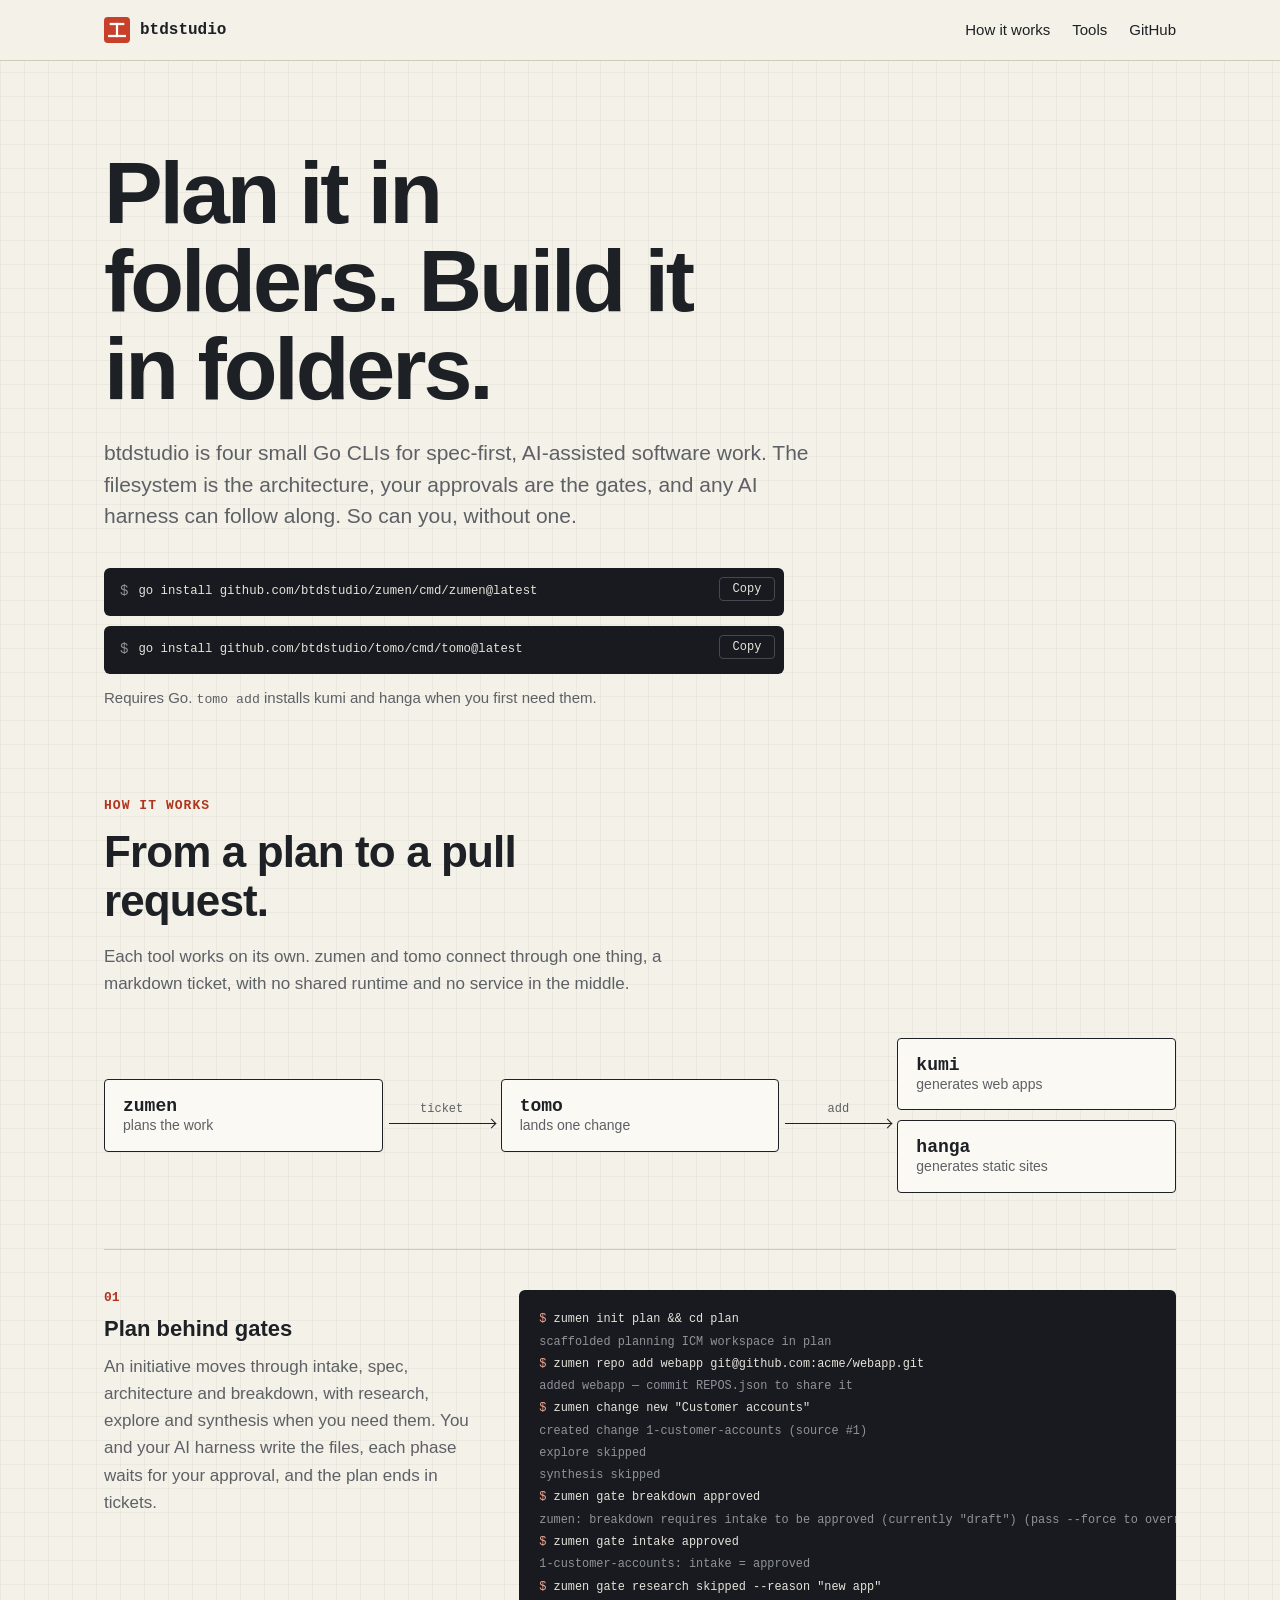
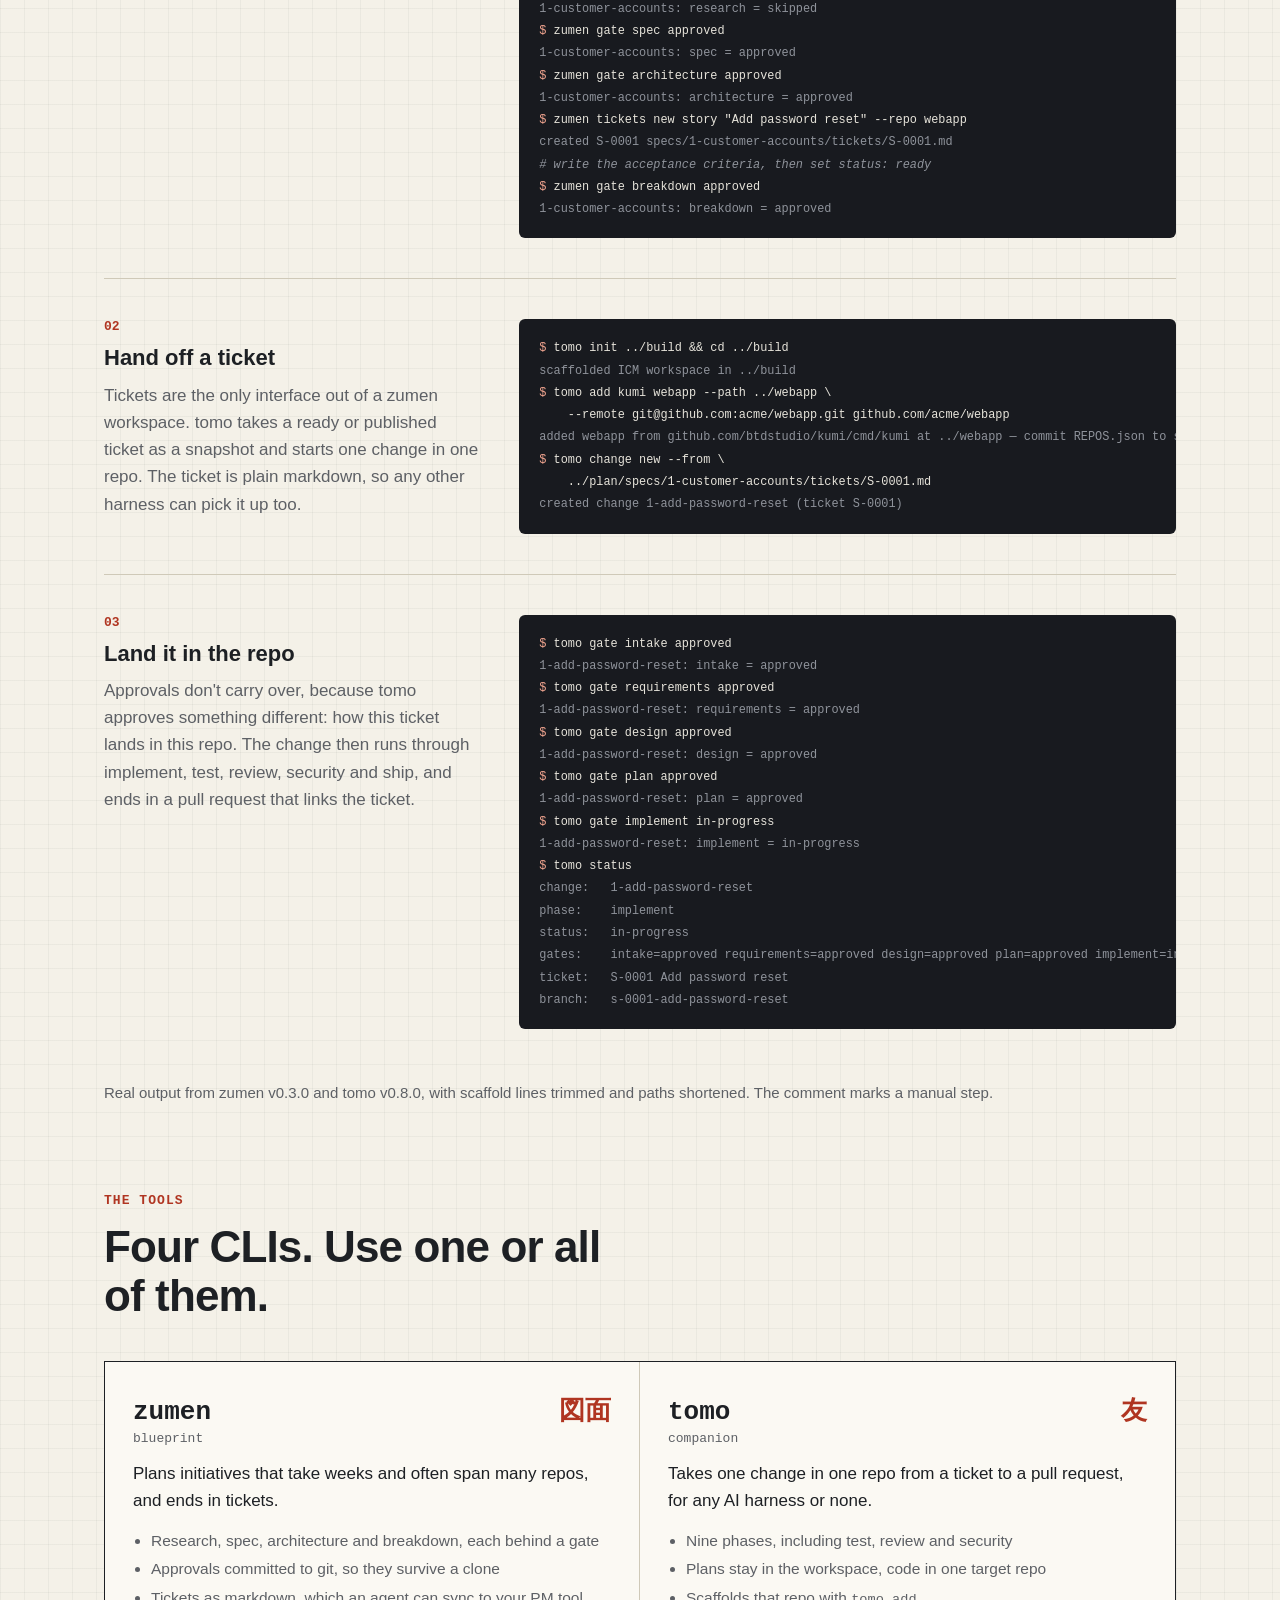
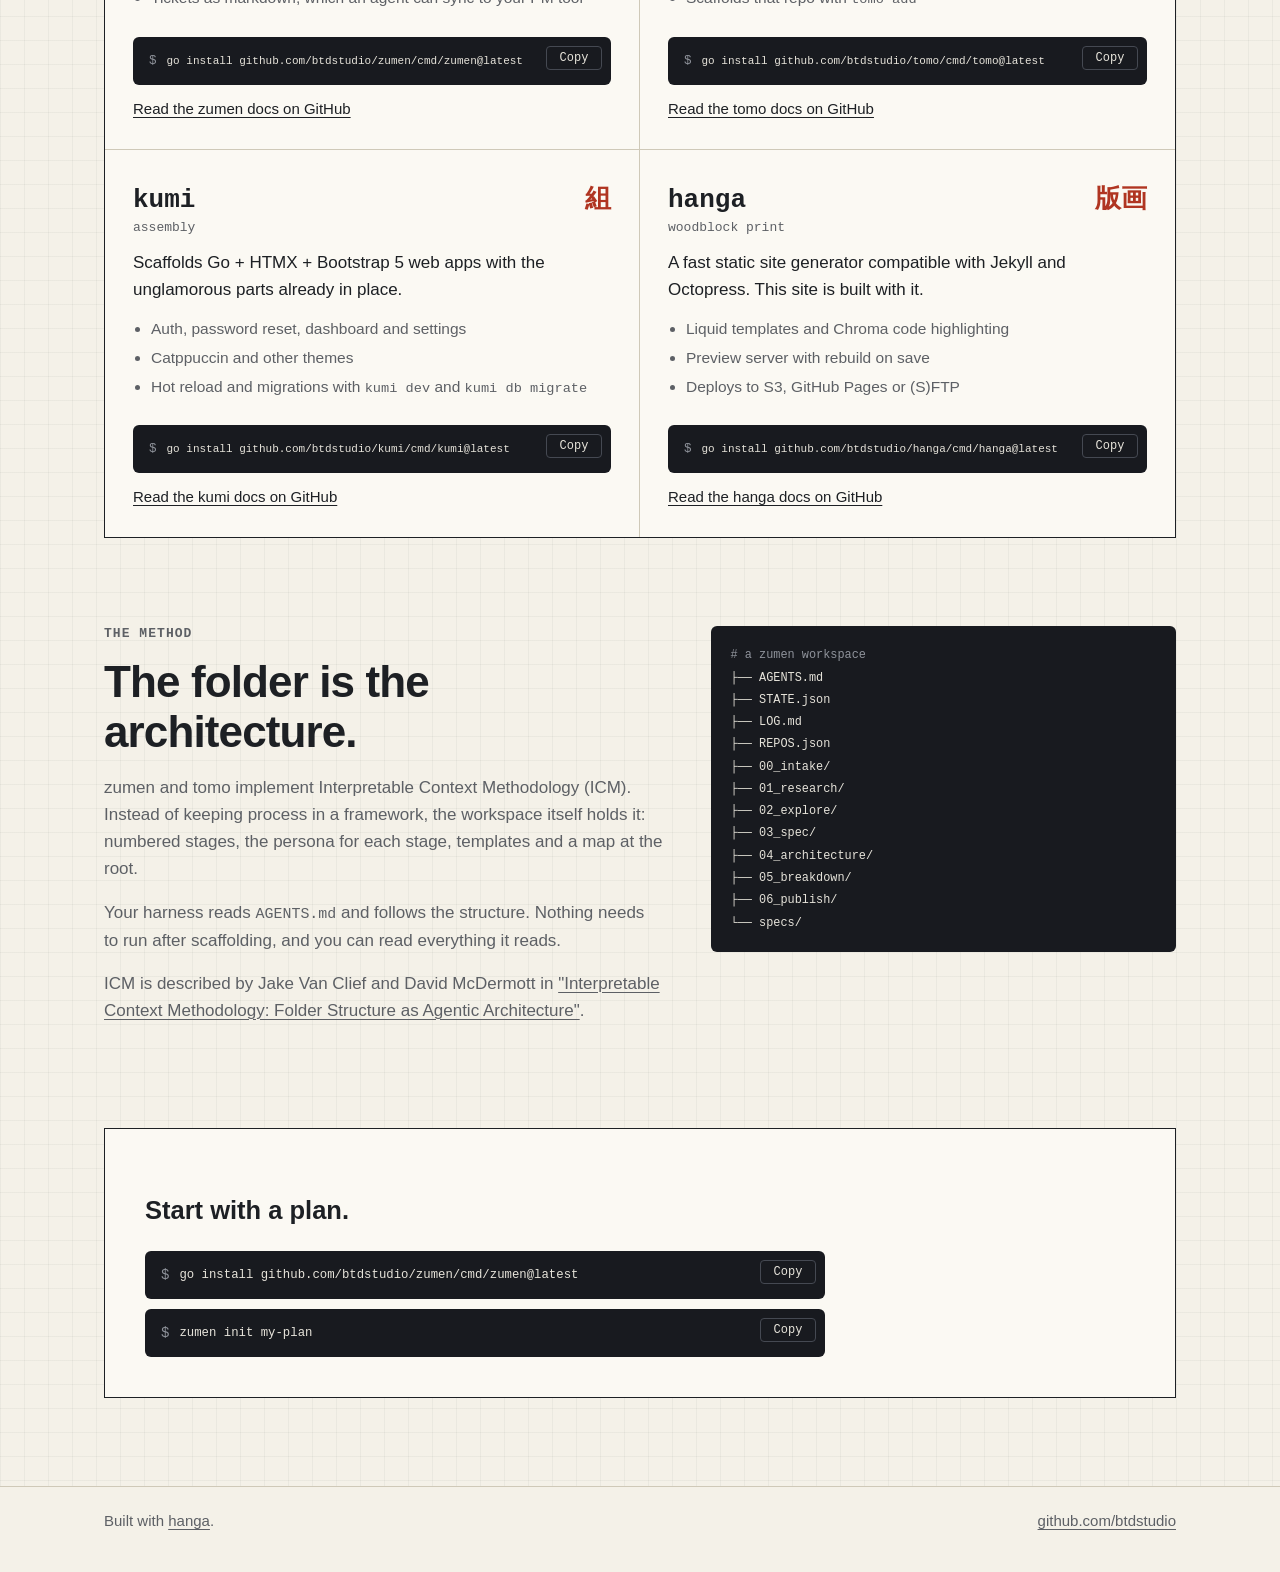
==== index.html @ 3cfb47ba "Site updated: 2026-11-07 10:01:36" ====
<!doctype html>
<html lang="en">
<head>
  <meta charset="utf-8">
  <meta name="viewport" content="width=device-width, initial-scale=1">
  <title>btdstudio: Plan it in folders. Build it in folders.</title>
  <meta name="description" content="Four small Go CLIs for spec-first, AI-assisted software work. Plan in zumen, drive with tomo, and generate apps and sites with kumi and hanga.">
  <link rel="canonical" href="https://btdstudio.dev/">
  <meta property="og:title" content="btdstudio: Plan it in folders. Build it in folders.">
  <meta property="og:description" content="Four small Go CLIs for spec-first, AI-assisted software work. Plan in zumen, drive with tomo, and generate apps and sites with kumi and hanga.">
  <meta property="og:url" content="https://btdstudio.dev/">
  <meta property="og:type" content="website">
  <meta name="theme-color" content="#f4f1e8" media="(prefers-color-scheme: light)">
  <meta name="theme-color" content="#16181c" media="(prefers-color-scheme: dark)">
  <link rel="icon" href="/images/btdstudio-mark.svg" type="image/svg+xml">
  <link rel="apple-touch-icon" href="/apple-touch-icon.png">
  <link rel="stylesheet" href="/stylesheets/site.css">
  <script src="/javascripts/site.js" defer></script>
</head>
<body>
  <a class="skip" href="#main">Skip to content</a>
  <header class="masthead">
    <div class="wrap masthead-row">
      <a class="wordmark" href="/"><img class="seal" src="/images/btdstudio-mark.svg" alt="" width="26" height="26">btdstudio</a>
      <nav aria-label="Primary">
        <a href="#flow">How it works</a>
        <a href="#tools">Tools</a>
        <a href="https://github.com/btdstudio">GitHub</a>
      </nav>
    </div>
  </header>
  <main id="main">
<section class="hero">
  <div class="wrap">
    <h1>Plan it in folders. Build it in folders.</h1>
    <p class="lede">btdstudio is four small Go CLIs for spec-first, AI-assisted software work. The filesystem is the architecture, your approvals are the gates, and any AI harness can follow along. So can you, without one.</p>
    <div class="hero-install">
      <div class="cmd" data-copy="go install github.com/btdstudio/zumen/cmd/zumen@latest"><code>go install github.com/btdstudio/<wbr>zumen/cmd/zumen@latest</code></div>
      <div class="cmd" data-copy="go install github.com/btdstudio/tomo/cmd/tomo@latest"><code>go install github.com/btdstudio/<wbr>tomo/cmd/tomo@latest</code></div>
    </div>
    <p class="note">Requires Go. <code>tomo add</code> installs kumi and hanga when you first need them.</p>
  </div>
</section>

<section class="section" id="flow">
  <div class="wrap">
    <p class="label">How it works</p>
    <h2>From a plan to a pull request.</h2>
    <p class="lede">Each tool works on its own. zumen and tomo connect through one thing, a markdown ticket, with no shared runtime and no service in the middle.</p>

    <div class="chain" role="img" aria-label="zumen plans the work and produces tickets. tomo takes a ticket and lands it in one repo, which it can scaffold with kumi or hanga.">
      <a class="node" href="#zumen"><strong>zumen</strong><span>plans the work</span></a>
      <div class="edge">ticket</div>
      <a class="node" href="#tomo"><strong>tomo</strong><span>lands one change</span></a>
      <div class="edge">add</div>
      <div class="node-stack">
        <a class="node" href="#kumi"><strong>kumi</strong><span>generates web apps</span></a>
        <a class="node" href="#hanga"><strong>hanga</strong><span>generates static sites</span></a>
      </div>
    </div>

    <div class="steps">
      <article class="step">
        <div>
          <span class="step-no">01</span>
          <h3>Plan behind gates</h3>
          <p>An initiative moves through intake, spec, architecture and breakdown, with research, explore and synthesis when you need them. You and your AI harness write the files, each phase waits for your approval, and the plan ends in tickets.</p>
        </div>
<pre class="term"><code><span class="p">$</span> zumen init plan &amp;&amp; cd plan
<span class="d">scaffolded planning ICM workspace in plan</span>
<span class="p">$</span> zumen repo add webapp git@github.com:acme/webapp.git
<span class="d">added webapp — commit REPOS.json to share it</span>
<span class="p">$</span> zumen change new "Customer accounts"
<span class="d">created change 1-customer-accounts (source #1)
explore skipped
synthesis skipped</span>
<span class="p">$</span> zumen gate breakdown approved
<span class="d">zumen: breakdown requires intake to be approved (currently "draft") (pass --force to override)</span>
<span class="p">$</span> zumen gate intake approved
<span class="d">1-customer-accounts: intake = approved</span>
<span class="p">$</span> zumen gate research skipped --reason "new app"
<span class="d">1-customer-accounts: research = skipped</span>
<span class="p">$</span> zumen gate spec approved
<span class="d">1-customer-accounts: spec = approved</span>
<span class="p">$</span> zumen gate architecture approved
<span class="d">1-customer-accounts: architecture = approved</span>
<span class="p">$</span> zumen tickets new story "Add password reset" --repo webapp
<span class="d">created S-0001 specs/1-customer-accounts/tickets/S-0001.md</span>
<span class="c"># write the acceptance criteria, then set status: ready</span>
<span class="p">$</span> zumen gate breakdown approved
<span class="d">1-customer-accounts: breakdown = approved</span></code></pre>
      </article>

      <article class="step">
        <div>
          <span class="step-no">02</span>
          <h3>Hand off a ticket</h3>
          <p>Tickets are the only interface out of a zumen workspace. tomo takes a ready or published ticket as a snapshot and starts one change in one repo. The ticket is plain markdown, so any other harness can pick it up too.</p>
        </div>
<pre class="term"><code><span class="p">$</span> tomo init ../build &amp;&amp; cd ../build
<span class="d">scaffolded ICM workspace in ../build</span>
<span class="p">$</span> tomo add kumi webapp --path ../webapp \
    --remote git@github.com:acme/webapp.git github.com/acme/webapp
<span class="d">added webapp from github.com/btdstudio/kumi/cmd/kumi at ../webapp — commit REPOS.json to share it</span>
<span class="p">$</span> tomo change new --from \
    ../plan/specs/1-customer-accounts/tickets/S-0001.md
<span class="d">created change 1-add-password-reset (ticket S-0001)</span></code></pre>
      </article>

      <article class="step">
        <div>
          <span class="step-no">03</span>
          <h3>Land it in the repo</h3>
          <p>Approvals don't carry over, because tomo approves something different: how this ticket lands in this repo. The change then runs through implement, test, review, security and ship, and ends in a pull request that links the ticket.</p>
        </div>
<pre class="term"><code><span class="p">$</span> tomo gate intake approved
<span class="d">1-add-password-reset: intake = approved</span>
<span class="p">$</span> tomo gate requirements approved
<span class="d">1-add-password-reset: requirements = approved</span>
<span class="p">$</span> tomo gate design approved
<span class="d">1-add-password-reset: design = approved</span>
<span class="p">$</span> tomo gate plan approved
<span class="d">1-add-password-reset: plan = approved</span>
<span class="p">$</span> tomo gate implement in-progress
<span class="d">1-add-password-reset: implement = in-progress</span>
<span class="p">$</span> tomo status
<span class="d">change:   1-add-password-reset
phase:    implement
status:   in-progress
gates:    intake=approved requirements=approved design=approved plan=approved implement=in-progress test= review= security= ship=
ticket:   S-0001 Add password reset
branch:   s-0001-add-password-reset</span></code></pre>
      </article>
    </div>
    <p class="note">Real output from zumen v0.3.0 and tomo v0.8.0, with scaffold lines trimmed and paths shortened. The comment marks a manual step.</p>
  </div>
</section>

<section class="section" id="tools">
  <div class="wrap">
    <p class="label">The tools</p>
    <h2>Four CLIs. Use one or all of them.</h2>
    <div class="sheets">
      <article class="sheet" id="zumen">
        <div class="sheet-head"><h3>zumen</h3><span class="kanji" lang="ja">図面</span></div>
        <p class="gloss">blueprint</p>
        <p>Plans initiatives that take weeks and often span many repos, and ends in tickets.</p>
        <ul>
          <li>Research, spec, architecture and breakdown, each behind a gate</li>
          <li>Approvals committed to git, so they survive a clone</li>
          <li>Tickets as markdown, which an agent can sync to your PM tool</li>
        </ul>
        <div class="cmd" data-copy="go install github.com/btdstudio/zumen/cmd/zumen@latest"><code>go install github.com/btdstudio/<wbr>zumen/cmd/zumen@latest</code></div>
        <a class="sheet-link" href="https://github.com/btdstudio/zumen">Read the zumen docs on GitHub</a>
      </article>

      <article class="sheet" id="tomo">
        <div class="sheet-head"><h3>tomo</h3><span class="kanji" lang="ja">友</span></div>
        <p class="gloss">companion</p>
        <p>Takes one change in one repo from a ticket to a pull request, for any AI harness or none.</p>
        <ul>
          <li>Nine phases, including test, review and security</li>
          <li>Plans stay in the workspace, code in one target repo</li>
          <li>Scaffolds that repo with <code>tomo add</code></li>
        </ul>
        <div class="cmd" data-copy="go install github.com/btdstudio/tomo/cmd/tomo@latest"><code>go install github.com/btdstudio/<wbr>tomo/cmd/tomo@latest</code></div>
        <a class="sheet-link" href="https://github.com/btdstudio/tomo">Read the tomo docs on GitHub</a>
      </article>

      <article class="sheet" id="kumi">
        <div class="sheet-head"><h3>kumi</h3><span class="kanji" lang="ja">組</span></div>
        <p class="gloss">assembly</p>
        <p>Scaffolds Go + HTMX + Bootstrap 5 web apps with the unglamorous parts already in place.</p>
        <ul>
          <li>Auth, password reset, dashboard and settings</li>
          <li>Catppuccin and other themes</li>
          <li>Hot reload and migrations with <code>kumi dev</code> and <code>kumi db migrate</code></li>
        </ul>
        <div class="cmd" data-copy="go install github.com/btdstudio/kumi/cmd/kumi@latest"><code>go install github.com/btdstudio/<wbr>kumi/cmd/kumi@latest</code></div>
        <a class="sheet-link" href="https://github.com/btdstudio/kumi">Read the kumi docs on GitHub</a>
      </article>

      <article class="sheet" id="hanga">
        <div class="sheet-head"><h3>hanga</h3><span class="kanji" lang="ja">版画</span></div>
        <p class="gloss">woodblock print</p>
        <p>A fast static site generator compatible with Jekyll and Octopress. This site is built with it.</p>
        <ul>
          <li>Liquid templates and Chroma code highlighting</li>
          <li>Preview server with rebuild on save</li>
          <li>Deploys to S3, GitHub Pages or (S)FTP</li>
        </ul>
        <div class="cmd" data-copy="go install github.com/btdstudio/hanga/cmd/hanga@latest"><code>go install github.com/btdstudio/<wbr>hanga/cmd/hanga@latest</code></div>
        <a class="sheet-link" href="https://github.com/btdstudio/hanga">Read the hanga docs on GitHub</a>
      </article>
    </div>
  </div>
</section>

<section class="section" id="method">
  <div class="wrap method">
    <div>
      <p class="label">The method</p>
      <h2>The folder is the architecture.</h2>
      <p>zumen and tomo implement Interpretable Context Methodology (ICM). Instead of keeping process in a framework, the workspace itself holds it: numbered stages, the persona for each stage, templates and a map at the root.</p>
      <p>Your harness reads <code>AGENTS.md</code> and follows the structure. Nothing needs to run after scaffolding, and you can read everything it reads.</p>
      <p>ICM is described by Jake Van Clief and David McDermott in <a href="https://arxiv.org/abs/2603.16021">"Interpretable Context Methodology: Folder Structure as Agentic Architecture"</a>.</p>
    </div>
<pre class="term" aria-label="A zumen workspace"><code><span class="d"># a zumen workspace</span>
├── AGENTS.md
├── STATE.json
├── LOG.md
├── REPOS.json
├── 00_intake/
├── 01_research/
├── 02_explore/
├── 03_spec/
├── 04_architecture/
├── 05_breakdown/
├── 06_publish/
└── specs/</code></pre>
  </div>
</section>

<section class="close">
  <div class="wrap">
    <div class="close-box">
      <h2>Start with a plan.</h2>
      <div class="hero-install">
        <div class="cmd" data-copy="go install github.com/btdstudio/zumen/cmd/zumen@latest"><code>go install github.com/btdstudio/<wbr>zumen/cmd/zumen@latest</code></div>
        <div class="cmd" data-copy="zumen init my-plan"><code>zumen init my-plan</code></div>
      </div>
    </div>
  </div>
</section>

  </main>
  <footer class="colophon">
    <div class="wrap colophon-row">
      <span>Built with <a href="#hanga">hanga</a>.</span>
      <a href="https://github.com/btdstudio">github.com/btdstudio</a>
    </div>
  </footer>
</body>
</html>
---- stylesheets/site.css ----
:root {
  --paper: #f4f1e8;
  --sheet: #fbf9f3;
  --ink: #1d2024;
  --muted: #5d6065;
  --rule: #cfc9b8;
  --grid: rgba(29, 32, 36, .045);
  --seal: #c8402a;
  --seal-text: #b03521;
  --term: #181a1f;
  --term-ink: #e6e3da;
  --term-dim: #8f939b;
  --term-accent: #f0a48f;
  --mono: ui-monospace, "SF Mono", SFMono-Regular, Menlo, Consolas, monospace;
  --sans: -apple-system, BlinkMacSystemFont, "Segoe UI", Helvetica, Arial, "Hiragino Sans", "Noto Sans CJK JP", sans-serif;
}

@media (prefers-color-scheme: dark) {
  :root {
    --paper: #16181c;
    --sheet: #1d2025;
    --ink: #ece9e0;
    --muted: #a3a6ac;
    --rule: #363a41;
    --grid: rgba(236, 233, 224, .035);
    --seal: #d6502f;
    --seal-text: #f0876d;
    --term: #0f1114;
  }
}

*, *::before, *::after { box-sizing: border-box; }

html { scroll-behavior: smooth; scroll-padding-top: 72px; -webkit-text-size-adjust: 100%; }

body {
  margin: 0;
  color: var(--ink);
  background-color: var(--paper);
  background-image:
    linear-gradient(var(--grid) 1px, transparent 1px),
    linear-gradient(90deg, var(--grid) 1px, transparent 1px);
  background-size: 24px 24px;
  font: 17px/1.6 var(--sans);
}

a { color: inherit; text-underline-offset: 3px; text-decoration-thickness: 1px; }
a:hover { color: var(--seal-text); }
:focus-visible { outline: 2px solid var(--seal-text); outline-offset: 2px; }
code { font-family: var(--mono); font-size: .88em; overflow-wrap: anywhere; }

.wrap { width: min(1120px, 100%); margin: 0 auto; padding: 0 24px; }

.skip { position: absolute; left: -999px; }
.skip:focus { left: 16px; top: 12px; z-index: 10; padding: 6px 12px; background: var(--sheet); }

/* Masthead */
.masthead {
  position: sticky; top: 0; z-index: 5;
  background: var(--paper);
  border-bottom: 1px solid var(--rule);
}
.masthead-row { display: flex; align-items: center; justify-content: space-between; gap: 16px; min-height: 60px; }
.wordmark { display: inline-flex; align-items: center; gap: 10px; font: 600 16px var(--mono); text-decoration: none; }
.seal { display: block; width: 26px; height: 26px; }
.masthead nav { display: flex; gap: 22px; font-size: 15px; }
.masthead nav a { text-decoration: none; white-space: nowrap; }
.masthead nav a:hover { text-decoration: underline; }

/* Shared section furniture */
.label {
  margin: 0 0 14px;
  color: var(--seal-text);
  font: 600 13px var(--mono);
  letter-spacing: .08em;
  text-transform: uppercase;
}
.section { padding: 88px 0 0; }
.section h2 {
  max-width: 22ch;
  margin: 0 0 18px;
  font-size: clamp(30px, 4.4vw, 44px);
  line-height: 1.12;
  letter-spacing: -.02em;
}
.lede { max-width: 62ch; margin: 0; color: var(--muted); }

/* Hero */
.hero { padding: 88px 0 0; }
.hero h1 {
  max-width: 13ch;
  margin: 0 0 24px;
  font-size: clamp(44px, 8vw, 88px);
  line-height: 1;
  letter-spacing: -.035em;
}
.hero .lede { font-size: clamp(18px, 2.2vw, 21px); line-height: 1.5; }
.hero-install { max-width: 680px; margin-top: 36px; display: grid; gap: 10px; }
.note { margin: 12px 0 0; color: var(--muted); font-size: 15px; }

/* Command blocks */
.cmd {
  position: relative;
  display: flex; align-items: center;
  min-height: 48px;
  padding: 10px 76px 10px 16px;
  border-radius: 6px;
  background: var(--term);
  color: var(--term-ink);
  font: 14px/1.5 var(--mono);
  overflow-wrap: anywhere;
}
.cmd::before { content: "$"; flex: none; margin-right: 10px; color: var(--term-dim); user-select: none; }
.copy {
  position: absolute; top: 9px; right: 9px;
  min-width: 56px; padding: 4px 8px;
  border: 1px solid #454952; border-radius: 4px;
  background: transparent; color: var(--term-ink);
  font: 12px var(--mono); cursor: pointer;
}
.copy:hover { border-color: var(--term-ink); }

/* Toolchain diagram */
.chain {
  display: grid;
  grid-template-columns: minmax(0, 1fr) 118px minmax(0, 1fr) 118px minmax(0, 1fr);
  align-items: center;
  margin-top: 40px;
}
.node {
  display: block;
  padding: 16px 18px;
  border: 1px solid var(--ink);
  border-radius: 4px;
  background: var(--sheet);
  text-decoration: none;
}
.node strong { display: block; font: 600 18px var(--mono); }
.node span { display: block; color: var(--muted); font-size: 14px; line-height: 1.35; }
.node-stack { display: grid; gap: 10px; }
.edge { position: relative; padding: 0 8px 12px; color: var(--muted); font: 12px var(--mono); text-align: center; }
.edge::after {
  content: ""; position: absolute; left: 6px; right: 6px; bottom: 4px;
  border-top: 1px solid var(--ink);
}
.edge::before {
  content: ""; position: absolute; right: 6px; bottom: 1px;
  width: 7px; height: 7px;
  border-top: 1px solid var(--ink); border-right: 1px solid var(--ink);
  transform: rotate(45deg);
}

/* Walkthrough */
.step {
  display: grid;
  grid-template-columns: minmax(0, 4fr) minmax(0, 7fr);
  gap: 40px;
  padding: 40px 0;
  border-top: 1px solid var(--rule);
}
.steps { margin-top: 56px; }
.step h3 { margin: 0 0 10px; font-size: 22px; line-height: 1.25; }
.step p { margin: 0; color: var(--muted); }
.step-no { display: block; margin-bottom: 10px; color: var(--seal-text); font: 600 13px var(--mono); }
.term {
  color-scheme: dark;
  margin: 0;
  padding: 18px 20px;
  border-radius: 6px;
  background: var(--term);
  color: var(--term-ink);
  font: 13.5px/1.65 var(--mono);
  overflow-x: auto;
  tab-size: 2;
}
.term .p { color: var(--term-accent); }
.term .d, .term .c { color: var(--term-dim); }
.term .c { font-style: italic; }

/* Tools */
.sheets {
  display: grid;
  grid-template-columns: repeat(2, minmax(0, 1fr));
  gap: 0;
  margin-top: 40px;
  border: 1px solid var(--ink);
  background: var(--sheet);
}
.sheet {
  display: flex; flex-direction: column;
  min-width: 0;
  padding: 28px;
  border-right: 1px solid var(--rule);
  border-bottom: 1px solid var(--rule);
  scroll-margin-top: 72px;
}
.sheet:nth-child(2n) { border-right: 0; }
.sheet:nth-last-child(-n + 2) { border-bottom: 0; }
.sheet-head { display: flex; align-items: baseline; justify-content: space-between; gap: 16px; }
.sheet h3 { margin: 0; font: 600 26px var(--mono); }
.kanji { color: var(--seal-text); font-size: 26px; font-weight: 700; white-space: nowrap; }
.gloss { margin: 2px 0 14px; color: var(--muted); font: 13px var(--mono); }
.sheet > p { margin: 0 0 14px; }
.sheet ul { margin: 0 0 22px; padding-left: 18px; color: var(--muted); font-size: 15.5px; }
.sheet li { margin-bottom: 4px; }
.sheet .cmd { margin-top: auto; font-size: 12.5px; }
.sheet-link { margin-top: 12px; font-size: 15px; }

/* Method */
.method { display: grid; grid-template-columns: minmax(0, 6fr) minmax(0, 5fr); gap: 48px; align-items: start; }
.method p { margin: 0 0 16px; color: var(--muted); }

/* Close */
.close { padding: 88px 0; }
.close-box { padding: 40px; border: 1px solid var(--ink); background: var(--sheet); }
.close-box h2 { margin-bottom: 20px; }
.close-box .hero-install { margin-top: 0; }

.colophon { border-top: 1px solid var(--rule); background: var(--paper); font-size: 15px; color: var(--muted); }
.colophon-row { display: flex; flex-wrap: wrap; justify-content: space-between; gap: 8px 24px; padding-top: 22px; padding-bottom: 22px; }

@media (max-width: 860px) {
  .step, .method { grid-template-columns: minmax(0, 1fr); gap: 20px; }
  .chain { grid-template-columns: minmax(0, 1fr); max-width: 420px; }
  .edge { padding: 10px 0 10px 28px; text-align: left; }
  .edge::after { left: 12px; right: auto; top: 4px; bottom: 4px; border-top: 0; border-left: 1px solid var(--ink); }
  .edge::before { left: 9px; right: auto; bottom: 3px; transform: rotate(135deg); }
  .sheets { grid-template-columns: minmax(0, 1fr); }
  .sheet { border-right: 0; }
  .sheet:nth-last-child(2) { border-bottom: 1px solid var(--rule); }
}

@media (max-width: 560px) {
  body { font-size: 16px; }
  .wrap { padding: 0 16px; }
  .hero { padding-top: 56px; }
  .section { padding-top: 64px; }
  .masthead nav { gap: 14px; font-size: 14px; }
  .sheet { padding: 22px 18px; }
  .close { padding: 64px 0; }
  .close-box { padding: 24px 18px; }
  .cmd { padding-right: 16px; padding-top: 44px; }
  .sheet .cmd { font-size: 12px; }
  .term { padding: 14px; font-size: 12.5px; }
}

@media (prefers-reduced-motion: reduce) { html { scroll-behavior: auto; } }

/* Long commands break at <wbr>, never mid-word. */
.cmd code { overflow-wrap: normal; }
@media (max-width: 560px) {
  .cmd { align-items: flex-start; }
}
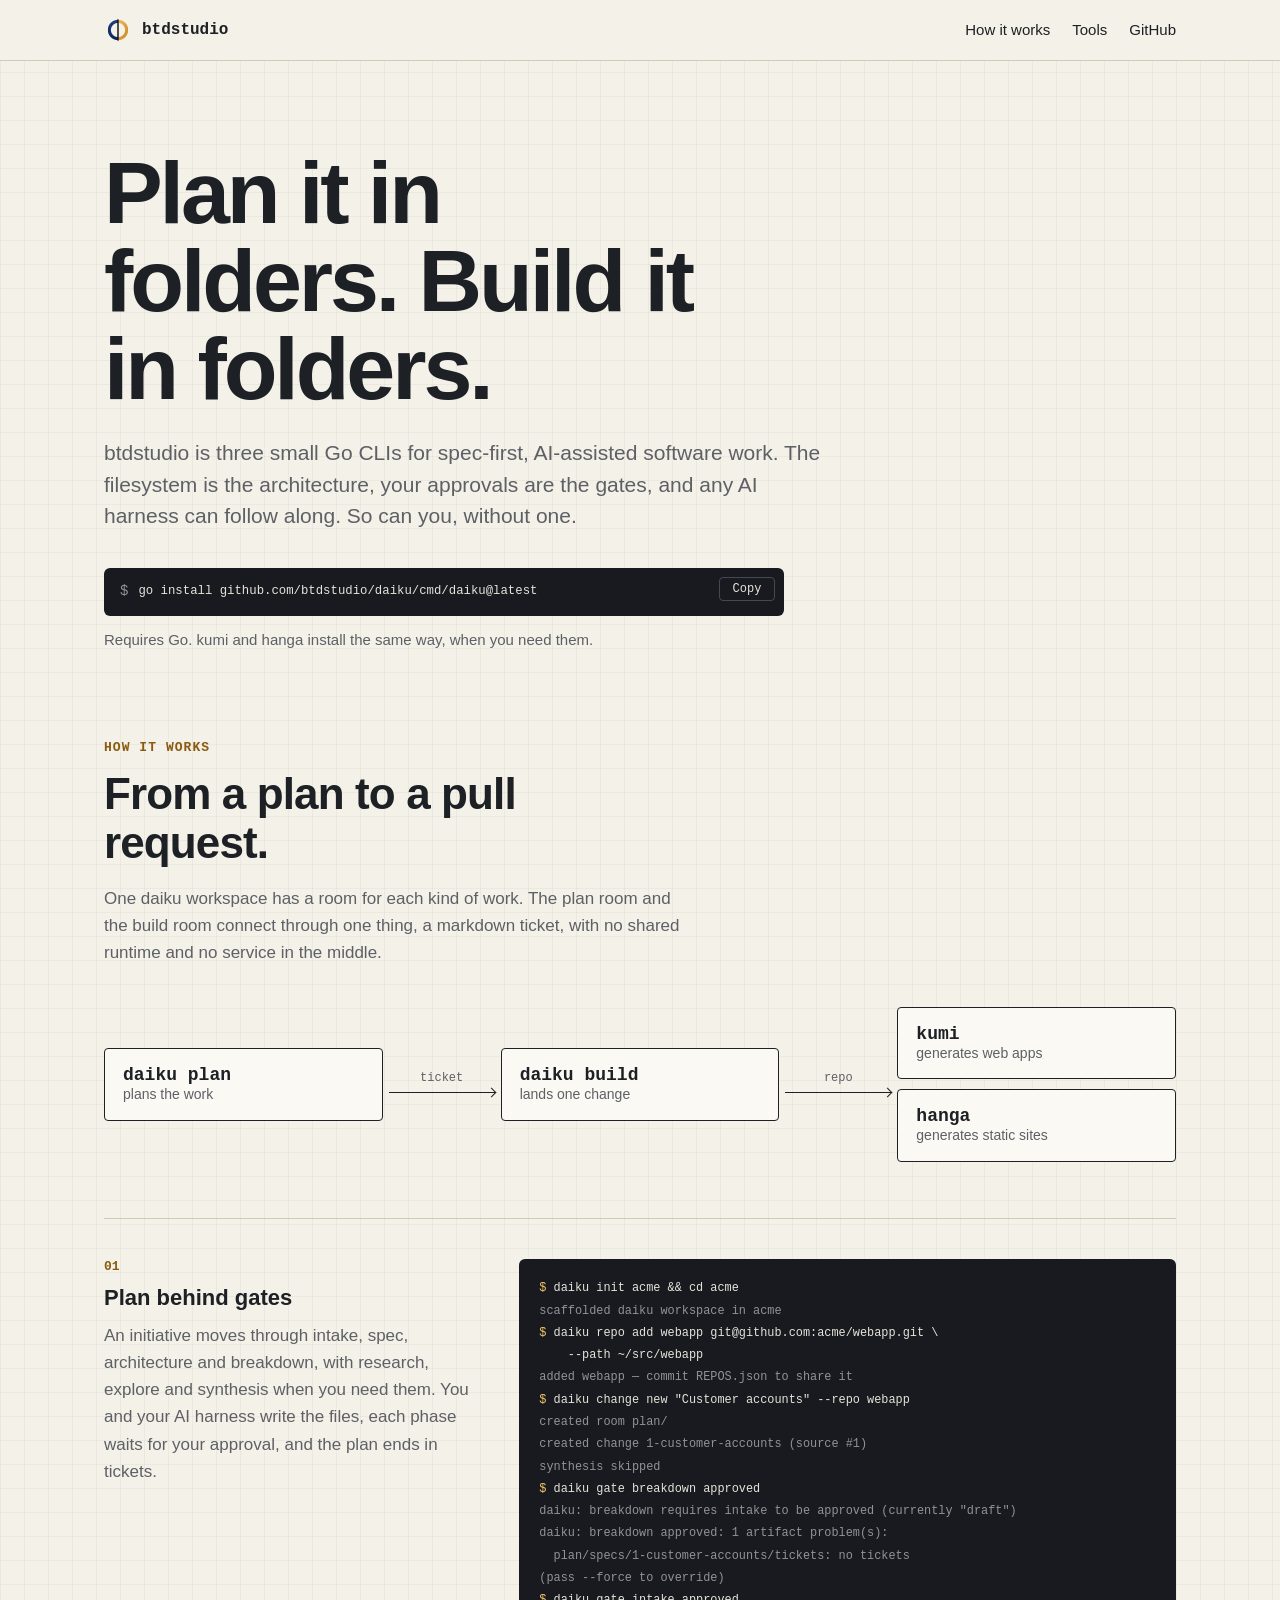
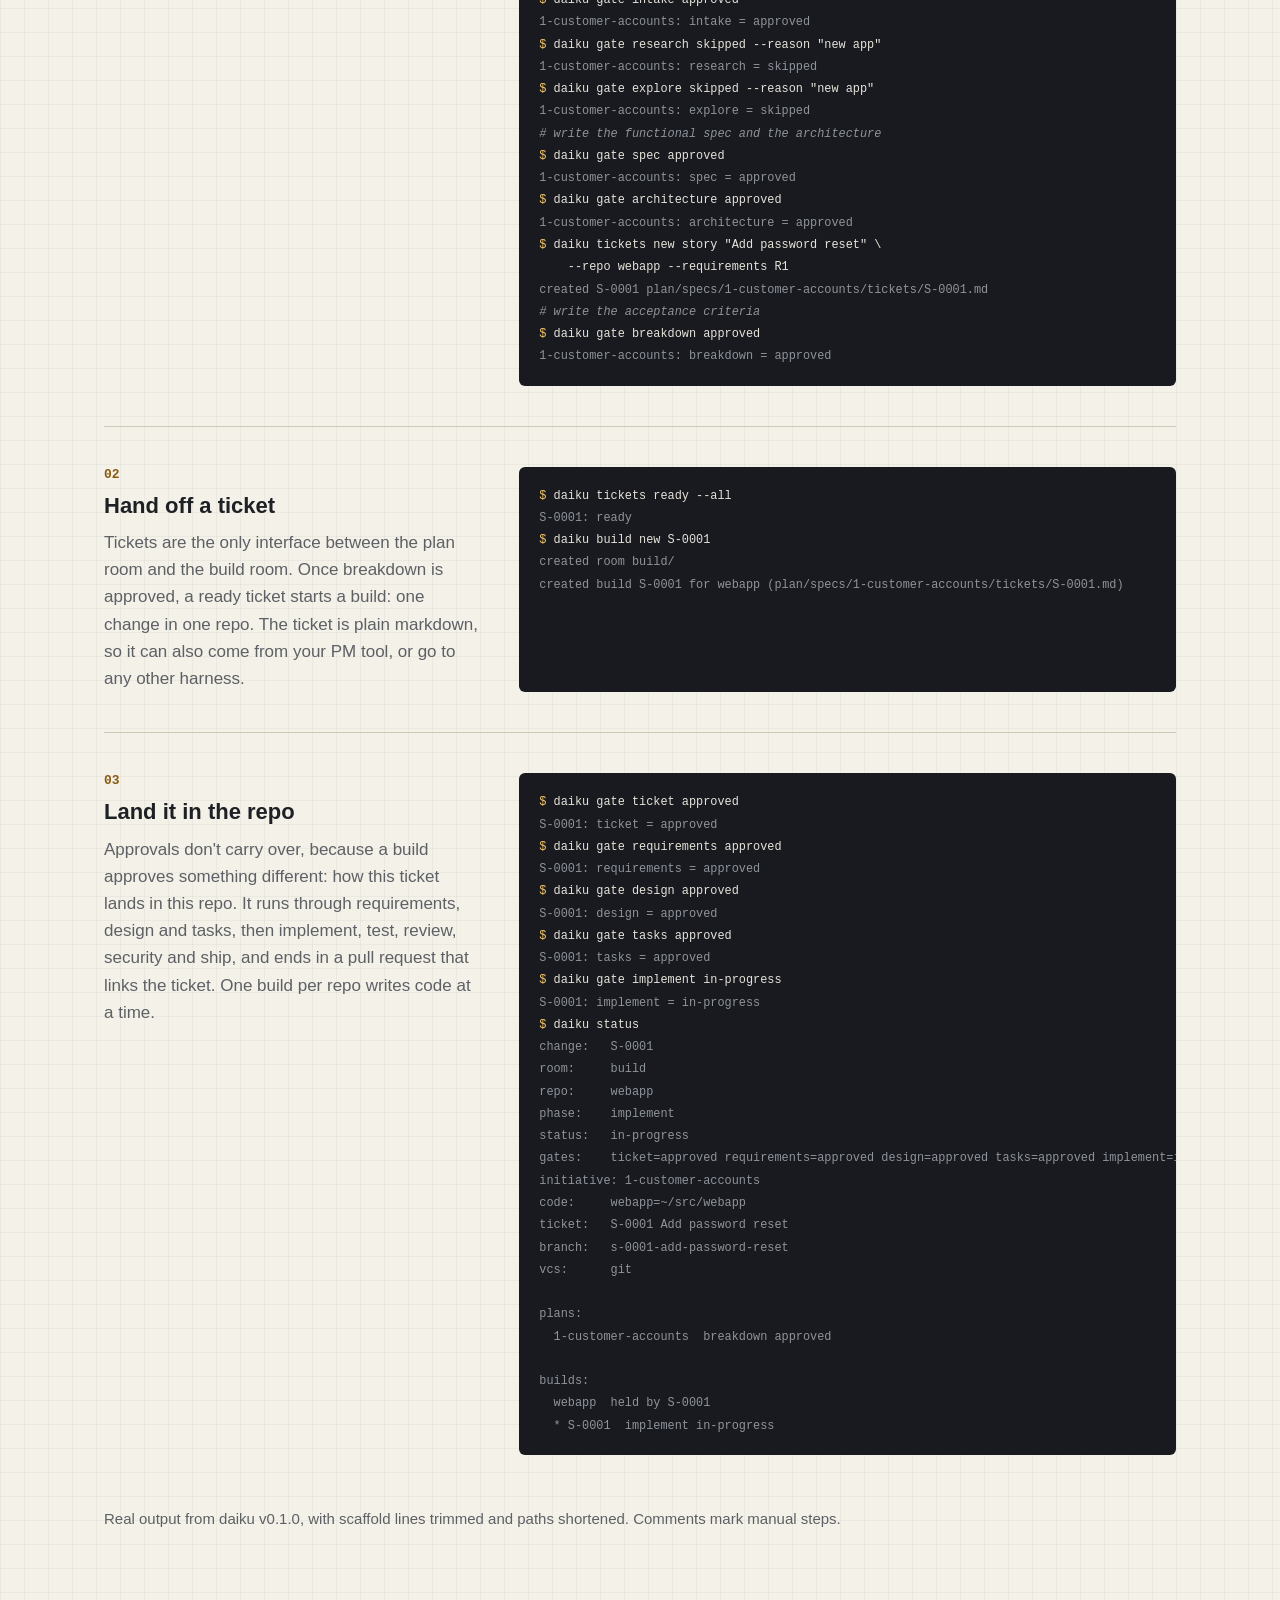
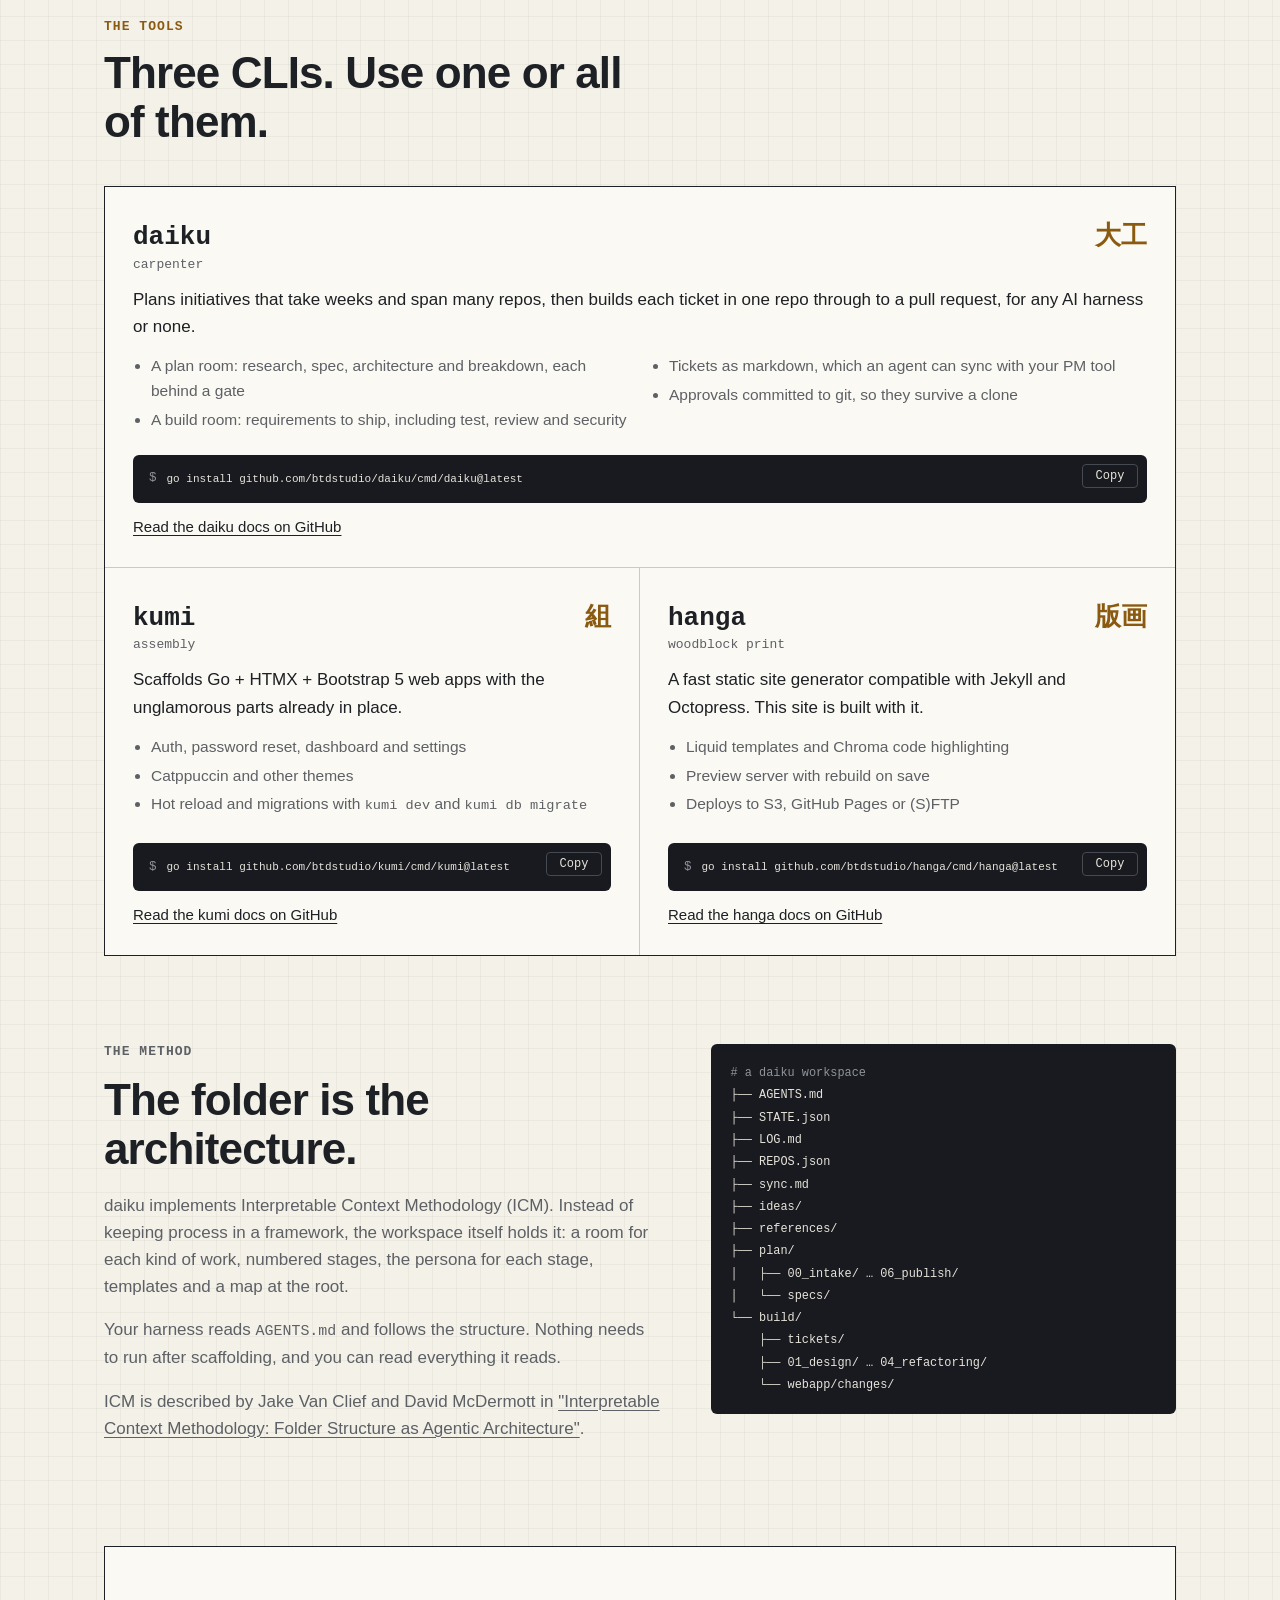
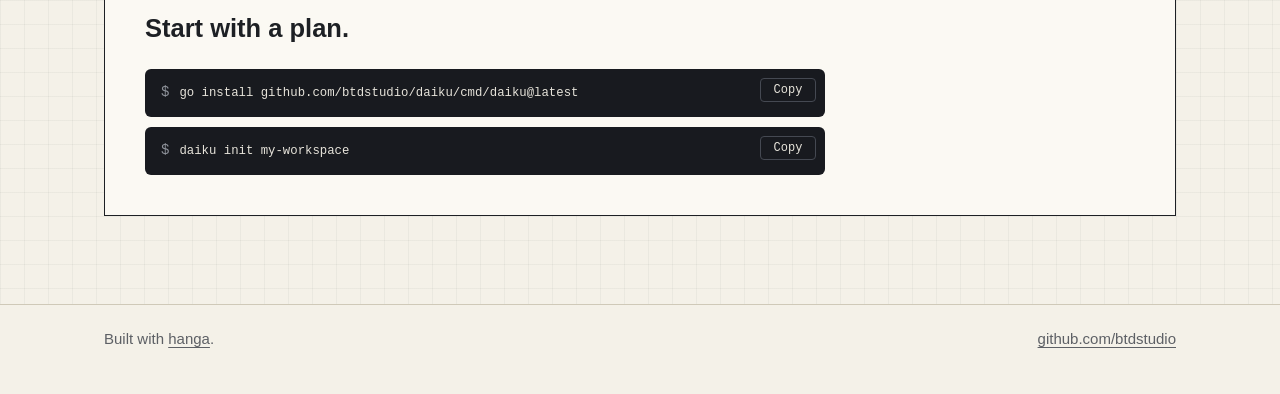
==== commit 78fb085d: "Site updated: 2026-11-15 12:13:18" ====
--- a/index.html
+++ b/index.html
@@ -4,16 +4,18 @@
   <meta charset="utf-8">
   <meta name="viewport" content="width=device-width, initial-scale=1">
   <title>btdstudio: Plan it in folders. Build it in folders.</title>
-  <meta name="description" content="Four small Go CLIs for spec-first, AI-assisted software work. Plan in zumen, drive with tomo, and generate apps and sites with kumi and hanga.">
+  <meta name="description" content="Three small Go CLIs for spec-first, AI-assisted software work. Plan and build in daiku, and generate apps and sites with kumi and hanga.">
   <link rel="canonical" href="https://btdstudio.dev/">
   <meta property="og:title" content="btdstudio: Plan it in folders. Build it in folders.">
-  <meta property="og:description" content="Four small Go CLIs for spec-first, AI-assisted software work. Plan in zumen, drive with tomo, and generate apps and sites with kumi and hanga.">
+  <meta property="og:description" content="Three small Go CLIs for spec-first, AI-assisted software work. Plan and build in daiku, and generate apps and sites with kumi and hanga.">
   <meta property="og:url" content="https://btdstudio.dev/">
   <meta property="og:type" content="website">
   <meta name="theme-color" content="#f4f1e8" media="(prefers-color-scheme: light)">
   <meta name="theme-color" content="#16181c" media="(prefers-color-scheme: dark)">
-  <link rel="icon" href="/images/btdstudio-mark.svg" type="image/svg+xml">
+  <link rel="icon" href="/favicon.ico" sizes="48x48">
+  <link rel="icon" href="/favicon.svg" type="image/svg+xml">
   <link rel="apple-touch-icon" href="/apple-touch-icon.png">
+  <link rel="manifest" href="/site.webmanifest">
   <link rel="stylesheet" href="/stylesheets/site.css">
   <script src="/javascripts/site.js" defer></script>
 </head>
@@ -21,7 +23,7 @@
   <a class="skip" href="#main">Skip to content</a>
   <header class="masthead">
     <div class="wrap masthead-row">
-      <a class="wordmark" href="/"><img class="seal" src="/images/btdstudio-mark.svg" alt="" width="26" height="26">btdstudio</a>
+      <a class="wordmark" href="/"><img class="seal" src="/favicon.svg" alt="" width="28" height="28">btdstudio</a>
       <nav aria-label="Primary">
         <a href="#flow">How it works</a>
         <a href="#tools">Tools</a>
@@ -33,12 +35,11 @@
 <section class="hero">
   <div class="wrap">
     <h1>Plan it in folders. Build it in folders.</h1>
-    <p class="lede">btdstudio is four small Go CLIs for spec-first, AI-assisted software work. The filesystem is the architecture, your approvals are the gates, and any AI harness can follow along. So can you, without one.</p>
+    <p class="lede">btdstudio is three small Go CLIs for spec-first, AI-assisted software work. The filesystem is the architecture, your approvals are the gates, and any AI harness can follow along. So can you, without one.</p>
     <div class="hero-install">
-      <div class="cmd" data-copy="go install github.com/btdstudio/zumen/cmd/zumen@latest"><code>go install github.com/btdstudio/<wbr>zumen/cmd/zumen@latest</code></div>
-      <div class="cmd" data-copy="go install github.com/btdstudio/tomo/cmd/tomo@latest"><code>go install github.com/btdstudio/<wbr>tomo/cmd/tomo@latest</code></div>
-    </div>
-    <p class="note">Requires Go. <code>tomo add</code> installs kumi and hanga when you first need them.</p>
+      <div class="cmd" data-copy="go install github.com/btdstudio/daiku/cmd/daiku@latest"><code>go install github.com/btdstudio/<wbr>daiku/cmd/daiku@latest</code></div>
+    </div>
+    <p class="note">Requires Go. kumi and hanga install the same way, when you need them.</p>
   </div>
 </section>
 
@@ -46,13 +47,13 @@
   <div class="wrap">
     <p class="label">How it works</p>
     <h2>From a plan to a pull request.</h2>
-    <p class="lede">Each tool works on its own. zumen and tomo connect through one thing, a markdown ticket, with no shared runtime and no service in the middle.</p>
-
-    <div class="chain" role="img" aria-label="zumen plans the work and produces tickets. tomo takes a ticket and lands it in one repo, which it can scaffold with kumi or hanga.">
-      <a class="node" href="#zumen"><strong>zumen</strong><span>plans the work</span></a>
+    <p class="lede">One daiku workspace has a room for each kind of work. The plan room and the build room connect through one thing, a markdown ticket, with no shared runtime and no service in the middle.</p>
+
+    <div class="chain" role="img" aria-label="daiku's plan room plans the work and produces tickets. Its build room takes a ticket and lands it in one repo, which you can start with kumi or hanga.">
+      <a class="node" href="#daiku"><strong>daiku plan</strong><span>plans the work</span></a>
       <div class="edge">ticket</div>
-      <a class="node" href="#tomo"><strong>tomo</strong><span>lands one change</span></a>
-      <div class="edge">add</div>
+      <a class="node" href="#daiku"><strong>daiku build</strong><span>lands one change</span></a>
+      <div class="edge">repo</div>
       <div class="node-stack">
         <a class="node" href="#kumi"><strong>kumi</strong><span>generates web apps</span></a>
         <a class="node" href="#hanga"><strong>hanga</strong><span>generates static sites</span></a>
@@ -66,28 +67,36 @@
           <h3>Plan behind gates</h3>
           <p>An initiative moves through intake, spec, architecture and breakdown, with research, explore and synthesis when you need them. You and your AI harness write the files, each phase waits for your approval, and the plan ends in tickets.</p>
         </div>
-<pre class="term"><code><span class="p">$</span> zumen init plan &amp;&amp; cd plan
-<span class="d">scaffolded planning ICM workspace in plan</span>
-<span class="p">$</span> zumen repo add webapp git@github.com:acme/webapp.git
+<pre class="term"><code><span class="p">$</span> daiku init acme &amp;&amp; cd acme
+<span class="d">scaffolded daiku workspace in acme</span>
+<span class="p">$</span> daiku repo add webapp git@github.com:acme/webapp.git \
+    --path ~/src/webapp
 <span class="d">added webapp — commit REPOS.json to share it</span>
-<span class="p">$</span> zumen change new "Customer accounts"
-<span class="d">created change 1-customer-accounts (source #1)
-explore skipped
+<span class="p">$</span> daiku change new "Customer accounts" --repo webapp
+<span class="d">created room plan/
+created change 1-customer-accounts (source #1)
 synthesis skipped</span>
-<span class="p">$</span> zumen gate breakdown approved
-<span class="d">zumen: breakdown requires intake to be approved (currently "draft") (pass --force to override)</span>
-<span class="p">$</span> zumen gate intake approved
+<span class="p">$</span> daiku gate breakdown approved
+<span class="d">daiku: breakdown requires intake to be approved (currently "draft")
+daiku: breakdown approved: 1 artifact problem(s):
+  plan/specs/1-customer-accounts/tickets: no tickets
+(pass --force to override)</span>
+<span class="p">$</span> daiku gate intake approved
 <span class="d">1-customer-accounts: intake = approved</span>
-<span class="p">$</span> zumen gate research skipped --reason "new app"
+<span class="p">$</span> daiku gate research skipped --reason "new app"
 <span class="d">1-customer-accounts: research = skipped</span>
-<span class="p">$</span> zumen gate spec approved
+<span class="p">$</span> daiku gate explore skipped --reason "new app"
+<span class="d">1-customer-accounts: explore = skipped</span>
+<span class="c"># write the functional spec and the architecture</span>
+<span class="p">$</span> daiku gate spec approved
 <span class="d">1-customer-accounts: spec = approved</span>
-<span class="p">$</span> zumen gate architecture approved
+<span class="p">$</span> daiku gate architecture approved
 <span class="d">1-customer-accounts: architecture = approved</span>
-<span class="p">$</span> zumen tickets new story "Add password reset" --repo webapp
-<span class="d">created S-0001 specs/1-customer-accounts/tickets/S-0001.md</span>
-<span class="c"># write the acceptance criteria, then set status: ready</span>
-<span class="p">$</span> zumen gate breakdown approved
+<span class="p">$</span> daiku tickets new story "Add password reset" \
+    --repo webapp --requirements R1
+<span class="d">created S-0001 plan/specs/1-customer-accounts/tickets/S-0001.md</span>
+<span class="c"># write the acceptance criteria</span>
+<span class="p">$</span> daiku gate breakdown approved
 <span class="d">1-customer-accounts: breakdown = approved</span></code></pre>
       </article>
 
@@ -95,76 +104,73 @@
         <div>
           <span class="step-no">02</span>
           <h3>Hand off a ticket</h3>
-          <p>Tickets are the only interface out of a zumen workspace. tomo takes a ready or published ticket as a snapshot and starts one change in one repo. The ticket is plain markdown, so any other harness can pick it up too.</p>
+          <p>Tickets are the only interface between the plan room and the build room. Once breakdown is approved, a ready ticket starts a build: one change in one repo. The ticket is plain markdown, so it can also come from your PM tool, or go to any other harness.</p>
         </div>
-<pre class="term"><code><span class="p">$</span> tomo init ../build &amp;&amp; cd ../build
-<span class="d">scaffolded ICM workspace in ../build</span>
-<span class="p">$</span> tomo add kumi webapp --path ../webapp \
-    --remote git@github.com:acme/webapp.git github.com/acme/webapp
-<span class="d">added webapp from github.com/btdstudio/kumi/cmd/kumi at ../webapp — commit REPOS.json to share it</span>
-<span class="p">$</span> tomo change new --from \
-    ../plan/specs/1-customer-accounts/tickets/S-0001.md
-<span class="d">created change 1-add-password-reset (ticket S-0001)</span></code></pre>
+<pre class="term"><code><span class="p">$</span> daiku tickets ready --all
+<span class="d">S-0001: ready</span>
+<span class="p">$</span> daiku build new S-0001
+<span class="d">created room build/
+created build S-0001 for webapp (plan/specs/1-customer-accounts/tickets/S-0001.md)</span></code></pre>
       </article>
 
       <article class="step">
         <div>
           <span class="step-no">03</span>
           <h3>Land it in the repo</h3>
-          <p>Approvals don't carry over, because tomo approves something different: how this ticket lands in this repo. The change then runs through implement, test, review, security and ship, and ends in a pull request that links the ticket.</p>
+          <p>Approvals don't carry over, because a build approves something different: how this ticket lands in this repo. It runs through requirements, design and tasks, then implement, test, review, security and ship, and ends in a pull request that links the ticket. One build per repo writes code at a time.</p>
         </div>
-<pre class="term"><code><span class="p">$</span> tomo gate intake approved
-<span class="d">1-add-password-reset: intake = approved</span>
-<span class="p">$</span> tomo gate requirements approved
-<span class="d">1-add-password-reset: requirements = approved</span>
-<span class="p">$</span> tomo gate design approved
-<span class="d">1-add-password-reset: design = approved</span>
-<span class="p">$</span> tomo gate plan approved
-<span class="d">1-add-password-reset: plan = approved</span>
-<span class="p">$</span> tomo gate implement in-progress
-<span class="d">1-add-password-reset: implement = in-progress</span>
-<span class="p">$</span> tomo status
-<span class="d">change:   1-add-password-reset
+<pre class="term"><code><span class="p">$</span> daiku gate ticket approved
+<span class="d">S-0001: ticket = approved</span>
+<span class="p">$</span> daiku gate requirements approved
+<span class="d">S-0001: requirements = approved</span>
+<span class="p">$</span> daiku gate design approved
+<span class="d">S-0001: design = approved</span>
+<span class="p">$</span> daiku gate tasks approved
+<span class="d">S-0001: tasks = approved</span>
+<span class="p">$</span> daiku gate implement in-progress
+<span class="d">S-0001: implement = in-progress</span>
+<span class="p">$</span> daiku status
+<span class="d">change:   S-0001
+room:     build
+repo:     webapp
 phase:    implement
 status:   in-progress
-gates:    intake=approved requirements=approved design=approved plan=approved implement=in-progress test= review= security= ship=
+gates:    ticket=approved requirements=approved design=approved tasks=approved implement=in-progress test= review= security= ship=
+initiative: 1-customer-accounts
+code:     webapp=~/src/webapp
 ticket:   S-0001 Add password reset
-branch:   s-0001-add-password-reset</span></code></pre>
-      </article>
-    </div>
-    <p class="note">Real output from zumen v0.3.0 and tomo v0.8.0, with scaffold lines trimmed and paths shortened. The comment marks a manual step.</p>
+branch:   s-0001-add-password-reset
+vcs:      git
+
+plans:
+  1-customer-accounts  breakdown approved
+
+builds:
+  webapp  held by S-0001
+  * S-0001  implement in-progress</span></code></pre>
+      </article>
+    </div>
+    <p class="note">Real output from daiku v0.1.0, with scaffold lines trimmed and paths shortened. Comments mark manual steps.</p>
   </div>
 </section>
 
 <section class="section" id="tools">
   <div class="wrap">
     <p class="label">The tools</p>
-    <h2>Four CLIs. Use one or all of them.</h2>
+    <h2>Three CLIs. Use one or all of them.</h2>
     <div class="sheets">
-      <article class="sheet" id="zumen">
-        <div class="sheet-head"><h3>zumen</h3><span class="kanji" lang="ja">図面</span></div>
-        <p class="gloss">blueprint</p>
-        <p>Plans initiatives that take weeks and often span many repos, and ends in tickets.</p>
+      <article class="sheet sheet-wide" id="daiku">
+        <div class="sheet-head"><h3>daiku</h3><span class="kanji" lang="ja">大工</span></div>
+        <p class="gloss">carpenter</p>
+        <p>Plans initiatives that take weeks and span many repos, then builds each ticket in one repo through to a pull request, for any AI harness or none.</p>
         <ul>
-          <li>Research, spec, architecture and breakdown, each behind a gate</li>
+          <li>A plan room: research, spec, architecture and breakdown, each behind a gate</li>
+          <li>A build room: requirements to ship, including test, review and security</li>
+          <li>Tickets as markdown, which an agent can sync with your PM tool</li>
           <li>Approvals committed to git, so they survive a clone</li>
-          <li>Tickets as markdown, which an agent can sync to your PM tool</li>
         </ul>
-        <div class="cmd" data-copy="go install github.com/btdstudio/zumen/cmd/zumen@latest"><code>go install github.com/btdstudio/<wbr>zumen/cmd/zumen@latest</code></div>
-        <a class="sheet-link" href="https://github.com/btdstudio/zumen">Read the zumen docs on GitHub</a>
-      </article>
-
-      <article class="sheet" id="tomo">
-        <div class="sheet-head"><h3>tomo</h3><span class="kanji" lang="ja">友</span></div>
-        <p class="gloss">companion</p>
-        <p>Takes one change in one repo from a ticket to a pull request, for any AI harness or none.</p>
-        <ul>
-          <li>Nine phases, including test, review and security</li>
-          <li>Plans stay in the workspace, code in one target repo</li>
-          <li>Scaffolds that repo with <code>tomo add</code></li>
-        </ul>
-        <div class="cmd" data-copy="go install github.com/btdstudio/tomo/cmd/tomo@latest"><code>go install github.com/btdstudio/<wbr>tomo/cmd/tomo@latest</code></div>
-        <a class="sheet-link" href="https://github.com/btdstudio/tomo">Read the tomo docs on GitHub</a>
+        <div class="cmd" data-copy="go install github.com/btdstudio/daiku/cmd/daiku@latest"><code>go install github.com/btdstudio/<wbr>daiku/cmd/daiku@latest</code></div>
+        <a class="sheet-link" href="https://github.com/btdstudio/daiku">Read the daiku docs on GitHub</a>
       </article>
 
       <article class="sheet" id="kumi">
@@ -201,23 +207,25 @@
     <div>
       <p class="label">The method</p>
       <h2>The folder is the architecture.</h2>
-      <p>zumen and tomo implement Interpretable Context Methodology (ICM). Instead of keeping process in a framework, the workspace itself holds it: numbered stages, the persona for each stage, templates and a map at the root.</p>
+      <p>daiku implements Interpretable Context Methodology (ICM). Instead of keeping process in a framework, the workspace itself holds it: a room for each kind of work, numbered stages, the persona for each stage, templates and a map at the root.</p>
       <p>Your harness reads <code>AGENTS.md</code> and follows the structure. Nothing needs to run after scaffolding, and you can read everything it reads.</p>
       <p>ICM is described by Jake Van Clief and David McDermott in <a href="https://arxiv.org/abs/2603.16021">"Interpretable Context Methodology: Folder Structure as Agentic Architecture"</a>.</p>
     </div>
-<pre class="term" aria-label="A zumen workspace"><code><span class="d"># a zumen workspace</span>
+<pre class="term" aria-label="A daiku workspace"><code><span class="d"># a daiku workspace</span>
 ├── AGENTS.md
 ├── STATE.json
 ├── LOG.md
 ├── REPOS.json
-├── 00_intake/
-├── 01_research/
-├── 02_explore/
-├── 03_spec/
-├── 04_architecture/
-├── 05_breakdown/
-├── 06_publish/
-└── specs/</code></pre>
+├── sync.md
+├── ideas/
+├── references/
+├── plan/
+│   ├── 00_intake/ … 06_publish/
+│   └── specs/
+└── build/
+    ├── tickets/
+    ├── 01_design/ … 04_refactoring/
+    └── webapp/changes/</code></pre>
   </div>
 </section>
 
@@ -226,8 +234,8 @@
     <div class="close-box">
       <h2>Start with a plan.</h2>
       <div class="hero-install">
-        <div class="cmd" data-copy="go install github.com/btdstudio/zumen/cmd/zumen@latest"><code>go install github.com/btdstudio/<wbr>zumen/cmd/zumen@latest</code></div>
-        <div class="cmd" data-copy="zumen init my-plan"><code>zumen init my-plan</code></div>
+        <div class="cmd" data-copy="go install github.com/btdstudio/daiku/cmd/daiku@latest"><code>go install github.com/btdstudio/<wbr>daiku/cmd/daiku@latest</code></div>
+        <div class="cmd" data-copy="daiku init my-workspace"><code>daiku init my-workspace</code></div>
       </div>
     </div>
   </div>
--- a/stylesheets/site.css
+++ b/stylesheets/site.css
@@ -5,12 +5,12 @@
   --muted: #5d6065;
   --rule: #cfc9b8;
   --grid: rgba(29, 32, 36, .045);
-  --seal: #c8402a;
-  --seal-text: #b03521;
+  --accent: #8a5a10;   /* logo wood gold, darkened for text */
+  --link: #1a3d84;     /* logo blueprint navy */
   --term: #181a1f;
   --term-ink: #e6e3da;
   --term-dim: #8f939b;
-  --term-accent: #f0a48f;
+  --term-accent: #f2c46a;
   --mono: ui-monospace, "SF Mono", SFMono-Regular, Menlo, Consolas, monospace;
   --sans: -apple-system, BlinkMacSystemFont, "Segoe UI", Helvetica, Arial, "Hiragino Sans", "Noto Sans CJK JP", sans-serif;
 }
@@ -23,8 +23,8 @@
     --muted: #a3a6ac;
     --rule: #363a41;
     --grid: rgba(236, 233, 224, .035);
-    --seal: #d6502f;
-    --seal-text: #f0876d;
+    --accent: #e3a943;
+    --link: #9cc0ff;
     --term: #0f1114;
   }
 }
@@ -45,8 +45,8 @@
 }
 
 a { color: inherit; text-underline-offset: 3px; text-decoration-thickness: 1px; }
-a:hover { color: var(--seal-text); }
-:focus-visible { outline: 2px solid var(--seal-text); outline-offset: 2px; }
+a:hover { color: var(--link); }
+:focus-visible { outline: 2px solid var(--link); outline-offset: 2px; }
 code { font-family: var(--mono); font-size: .88em; overflow-wrap: anywhere; }
 
 .wrap { width: min(1120px, 100%); margin: 0 auto; padding: 0 24px; }
@@ -62,7 +62,7 @@
 }
 .masthead-row { display: flex; align-items: center; justify-content: space-between; gap: 16px; min-height: 60px; }
 .wordmark { display: inline-flex; align-items: center; gap: 10px; font: 600 16px var(--mono); text-decoration: none; }
-.seal { display: block; width: 26px; height: 26px; }
+.seal { display: block; width: 28px; height: 28px; }
 .masthead nav { display: flex; gap: 22px; font-size: 15px; }
 .masthead nav a { text-decoration: none; white-space: nowrap; }
 .masthead nav a:hover { text-decoration: underline; }
@@ -70,7 +70,7 @@
 /* Shared section furniture */
 .label {
   margin: 0 0 14px;
-  color: var(--seal-text);
+  color: var(--accent);
   font: 600 13px var(--mono);
   letter-spacing: .08em;
   text-transform: uppercase;
@@ -161,7 +161,7 @@
 .steps { margin-top: 56px; }
 .step h3 { margin: 0 0 10px; font-size: 22px; line-height: 1.25; }
 .step p { margin: 0; color: var(--muted); }
-.step-no { display: block; margin-bottom: 10px; color: var(--seal-text); font: 600 13px var(--mono); }
+.step-no { display: block; margin-bottom: 10px; color: var(--accent); font: 600 13px var(--mono); }
 .term {
   color-scheme: dark;
   margin: 0;
@@ -194,11 +194,14 @@
   border-bottom: 1px solid var(--rule);
   scroll-margin-top: 72px;
 }
-.sheet:nth-child(2n) { border-right: 0; }
+.sheet-wide { grid-column: 1 / -1; }
+.sheet-wide, .sheet:last-child { border-right: 0; }
+.sheet-wide ul { columns: 2; column-gap: 40px; }
+.sheet-wide li { break-inside: avoid; }
 .sheet:nth-last-child(-n + 2) { border-bottom: 0; }
 .sheet-head { display: flex; align-items: baseline; justify-content: space-between; gap: 16px; }
 .sheet h3 { margin: 0; font: 600 26px var(--mono); }
-.kanji { color: var(--seal-text); font-size: 26px; font-weight: 700; white-space: nowrap; }
+.kanji { color: var(--accent); font-size: 26px; font-weight: 700; white-space: nowrap; }
 .gloss { margin: 2px 0 14px; color: var(--muted); font: 13px var(--mono); }
 .sheet > p { margin: 0 0 14px; }
 .sheet ul { margin: 0 0 22px; padding-left: 18px; color: var(--muted); font-size: 15.5px; }
@@ -227,6 +230,7 @@
   .edge::before { left: 9px; right: auto; bottom: 3px; transform: rotate(135deg); }
   .sheets { grid-template-columns: minmax(0, 1fr); }
   .sheet { border-right: 0; }
+  .sheet-wide ul { columns: 1; }
   .sheet:nth-last-child(2) { border-bottom: 1px solid var(--rule); }
 }
 
